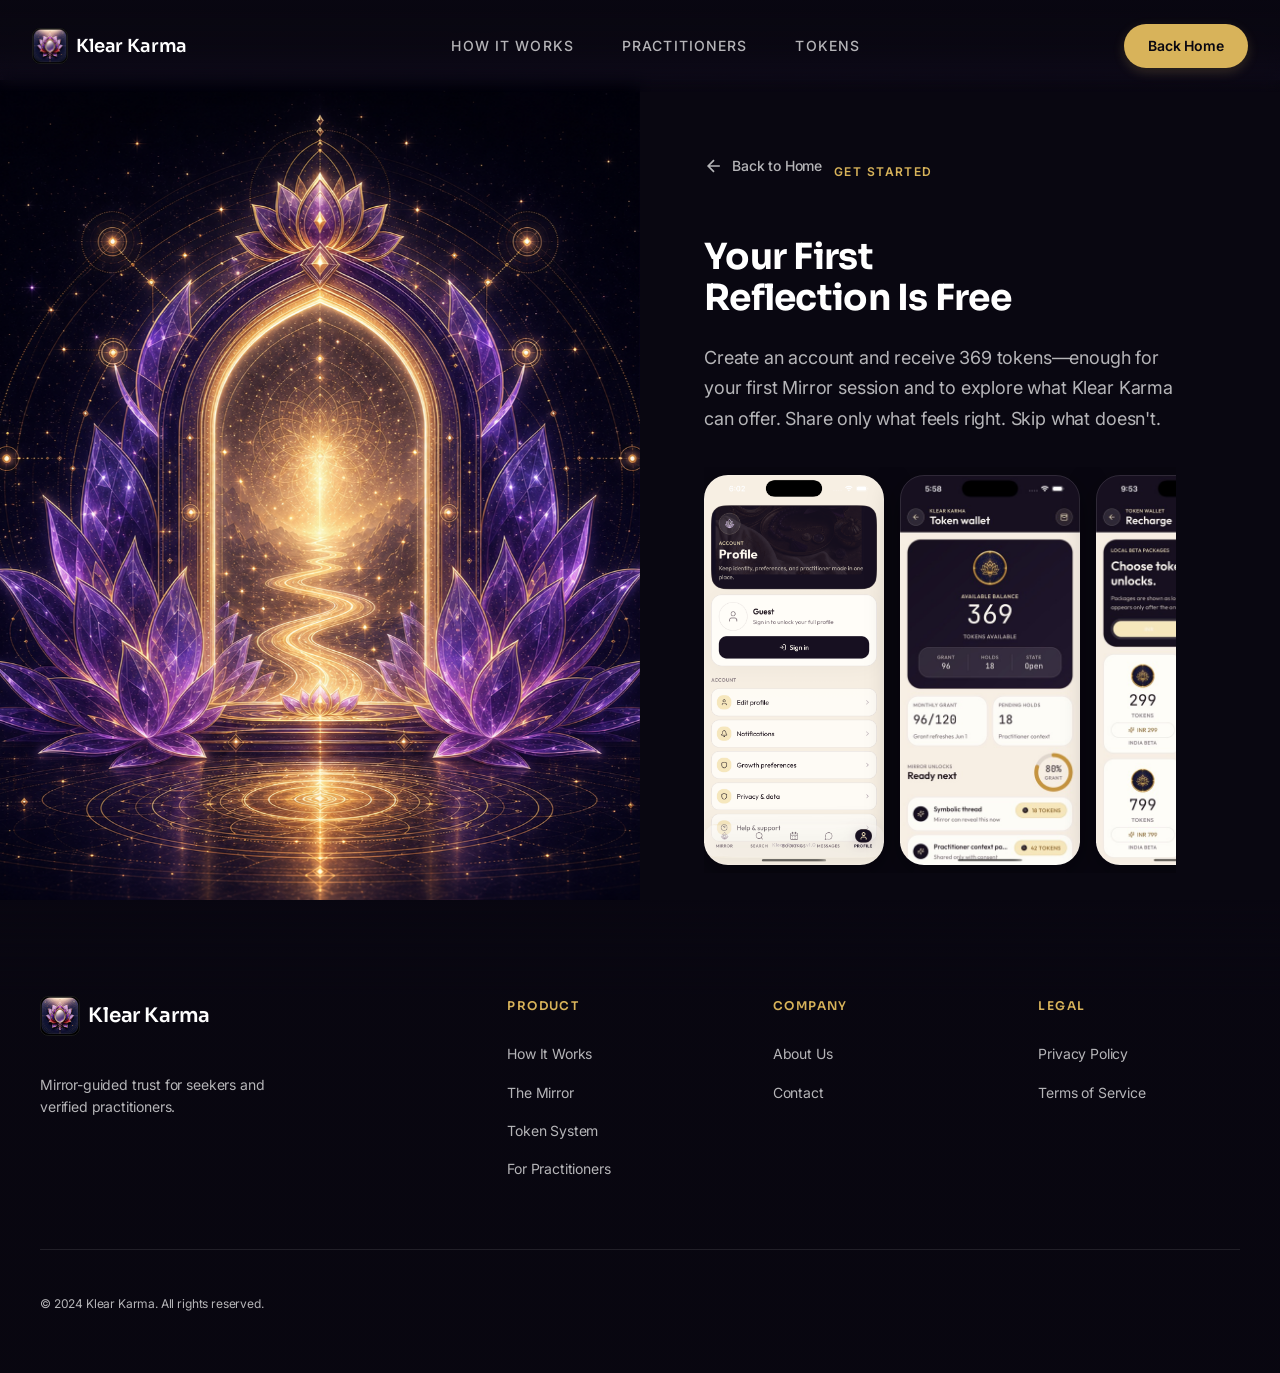
==== site/begin-journey.html @ 31e397c2 "feat: initial v2 landing site - Design-first 12-section premium static site - 6 GPT-Image-2 generate" ====
<!DOCTYPE html>
<html lang="en">
<head>
  <meta charset="UTF-8" />
  <meta name="viewport" content="width=device-width, initial-scale=1">
  <title>Begin Your Journey | Klear Karma</title>
  <meta name="description" content="Create an account and receive 369 tokens—enough for your first Mirror session and to explore what Klear Karma can offer." />
  
  <link rel="preconnect" href="https://fonts.googleapis.com">
  <link rel="preconnect" href="https://fonts.gstatic.com" crossorigin>
  <link href="https://fonts.googleapis.com/css2?family=Inter:wght@400;500;600&family=JetBrains+Mono:wght@500&family=Sora:wght@400;600;700&display=swap" rel="stylesheet">
  
  <link rel="stylesheet" type="text/css" href="css/base.css" />
  <link rel="stylesheet" type="text/css" href="css/detail-animations.css" />
  
  <script>document.documentElement.className="js";</script>
  
  <meta name="theme-color" content="#090711">
</head>
<body class="page detail-page">
  <!-- Navigation -->
  <div class="frame">
    <a href="index.html" class="frame__logo">
      <img src="img/app-icon.png" alt="Klear Karma" />
      <span>Klear Karma</span>
    </a>
    <nav class="frame__nav">
      <a href="how-it-works.html" class="frame__link">How It Works</a>
      <a href="practitioners.html" class="frame__link">Practitioners</a>
      <a href="tokens.html" class="frame__link">Tokens</a>
    </nav>
    <a href="index.html" class="frame__cta">Back Home</a>
  </div>

  <div class="detail-layout">
    <div class="detail-layout__left" style="background-image:url(img/detail/detail-4-begin-journey.png)"></div>
    
    <div class="detail-layout__right">
      <div class="detail-layout__content">
        <a href="index.html" class="detail__back">
          <svg width="24" height="24" viewBox="0 0 24 24" fill="none" stroke="currentColor" stroke-width="2">
            <path d="M19 12H5M12 19l-7-7 7-7"/>
          </svg>
          Back to Home
        </a>
        
        <span class="detail__label">Get Started</span>
        <h2 class="detail__title">Your First Reflection Is Free</h2>
        
        <p class="detail__desc">Create an account and receive 369 tokens—enough for your first Mirror session and to explore what Klear Karma can offer. Share only what feels right. Skip what doesn't.</p>
        
        <div class="detail__screenshots">
          <img src="img/app/01-role-login-current-profile-start-mirror.png" alt="Get Started" class="detail__screenshot">
          <img src="img/app/2026-05-26-wallet-overview.jpg" alt="Wallet Overview" class="detail__screenshot">
          <img src="img/app/wallet-recharge-packages.jpg" alt="Recharge Packages" class="detail__screenshot">
        </div>
        
        <div class="detail__steps">
          <div class="detail__step">
            <div class="detail__step-num">1</div>
            <div>
              <h4>Tell Us Your Name</h4>
              <p>Just how you'd like to be called. Nothing more.</p>
            </div>
          </div>
          <div class="detail__step">
            <div class="detail__step-num">2</div>
            <div>
              <h4>What Brings You Here?</h4>
              <p>A single sentence is enough. Mirror will take it from there.</p>
            </div>
          </div>
          <div class="detail__step">
            <div class="detail__step-num">3</div>
            <div>
              <h4>Receive 369 Tokens</h4>
              <p>Your free grant to explore Mirror and find your path forward.</p>
            </div>
          </div>
          <div class="detail__step">
            <div class="detail__step-num">4</div>
            <div>
              <h4>Begin Your First Session</h4>
              <p>108 tokens open your first reflective conversation with Mirror.</p>
            </div>
          </div>
        </div>
        
        <a href="index.html" class="detail__cta">
          Start Now—It's Free
          <svg viewBox="0 0 24 24" fill="none" stroke="currentColor" stroke-width="2">
            <path d="M5 12h14M12 5l7 7-7 7"/>
          </svg>
        </a>
      </div>
    </div>
  </div>
  
  <footer class="footer">
    <div class="footer__inner">
      <div class="footer__brand">
        <a href="index.html" class="footer__logo">
          <img src="img/app-icon.png" alt="Klear Karma" />
          <span>Klear Karma</span>
        </a>
        <p class="footer__tagline">Mirror-guided trust for seekers and verified practitioners.</p>
      </div>
      <div class="footer__section">
        <h4>Product</h4>
        <div class="footer__links">
          <a href="how-it-works.html" class="footer__link">How It Works</a>
          <a href="index.html" class="footer__link">The Mirror</a>
          <a href="tokens.html" class="footer__link">Token System</a>
          <a href="practitioners.html" class="footer__link">For Practitioners</a>
        </div>
      </div>
      <div class="footer__section">
        <h4>Company</h4>
        <div class="footer__links">
          <a href="#" class="footer__link">About Us</a>
          <a href="#" class="footer__link">Contact</a>
        </div>
      </div>
      <div class="footer__section">
        <h4>Legal</h4>
        <div class="footer__links">
          <a href="#" class="footer__link">Privacy Policy</a>
          <a href="#" class="footer__link">Terms of Service</a>
        </div>
      </div>
    </div>
    <div class="footer__bottom">
      <p class="footer__copyright">&copy; 2024 Klear Karma. All rights reserved.</p>
    </div>
  </footer>
</body>
</html>
---- site/css/base.css ----
/*
 * Klear Karma Landing Page - UX-Refined CSS
 * 40 micro-improvements based on skill-clusters:
 * - make-interfaces-feel-better
 * - motion-foundations
 * - accessibility
 * - refero-design
 * - senior-frontend
 */

*,
*::after,
*::before {
  box-sizing: border-box;
}

:root {
  font-size: 16px;
  
  /* Klear Karma Brand Colors */
  --color-mirror-black: #090711;
  --color-karma-violet: #221245;
  --color-karma-violet-light: #3d2a6b;
  --color-quiet-gold: #D8B35A;
  --color-moon-glass: #D9D2C6;
  --color-signal-lotus: #8B5CF6;
  
  /* Semantic Colors - A11Y: Improved contrast ratios */
  --color-bg: var(--color-mirror-black);
  --color-bg-2: var(--color-karma-violet);
  --color-text: #fff;
  --color-text-muted: rgba(255, 255, 255, 0.7); /* Bumped from 0.6 for 4.5:1 contrast */
  --color-link: var(--color-quiet-gold);
  --color-link-hover: #fff;
  
  /* Typography - Modular Scale (1.25 ratio) */
  --font-display: 'Sora', sans-serif;
  --font-body: 'Inter', sans-serif;
  --font-mono: 'JetBrains Mono', monospace;
  
  --text-xs: 0.75rem;
  --text-sm: 0.875rem;
  --text-base: 1rem;
  --text-lg: 1.125rem;
  --text-xl: 1.25rem;
  --text-2xl: 1.5rem;
  --text-3xl: 1.875rem;
  --text-4xl: 2.25rem;
  --text-5xl: 3rem;
  
  /* Cover Typography */
  --font-cover: var(--font-display);
  --font-weight-cover: 700;
  --font-size-cover: clamp(3rem, 12vw, 10rem);
  --color-cover: #fff;
  
  /* Button */
  --color-bg-button: var(--color-quiet-gold);
  --color-button: var(--color-mirror-black);
  
  /* Spacing - 8px grid baseline */
  --space-xs: 0.25rem;  /* 4px */
  --space-sm: 0.5rem;   /* 8px */
  --space-md: 1rem;     /* 16px */
  --space-lg: 1.5rem;   /* 24px */
  --space-xl: 2rem;     /* 32px */
  --space-2xl: 3rem;    /* 48px */
  --space-3xl: 4rem;    /* 64px */
  --space-4xl: 6rem;    /* 96px */
  
  /* Radius - Concentric rule: outer = inner + padding */
  --radius-sm: 0.5rem;
  --radius-md: 1rem;
  --radius-lg: 1.5rem;
  --radius-xl: 2rem;
  --radius-full: 9999px;
  
  /* Motion tokens (from motion-foundations) */
  --duration-instant: 80ms;
  --duration-fast: 150ms;
  --duration-normal: 300ms;
  --duration-slow: 500ms;
  --ease-smooth: cubic-bezier(0.22, 1, 0.36, 1);
  --ease-sharp: cubic-bezier(0.4, 0, 0.2, 1);
  --ease-bounce: cubic-bezier(0.34, 1.56, 0.64, 1);
  
  /* Scale tokens */
  --scale-press: 0.96;
  --scale-hover: 1.02;
}

/* Noise Texture Pattern - CSS Generated */
body {
  margin: 0;
  color: var(--color-text);
  background-color: var(--color-bg);
  font-family: var(--font-body);
  font-size: var(--text-base);
  line-height: 1.6;
  letter-spacing: -0.01em;
  -webkit-font-smoothing: antialiased;
  -moz-osx-font-smoothing: grayscale;
  overflow-x: hidden;
}

/* Noise overlay */
body::before {
  content: '';
  position: fixed;
  inset: 0;
  background: linear-gradient(180deg, var(--color-bg) 0%, var(--color-bg-2) 50%, var(--color-bg) 100%);
  z-index: -2;
}

body::after {
  content: '';
  position: fixed;
  inset: 0;
  background-image: url("data:image/svg+xml,%3Csvg viewBox='0 0 400 400' xmlns='http://www.w3.org/2000/svg'%3E%3Cfilter id='noiseFilter'%3E%3CfeTurbulence type='fractalNoise' baseFrequency='0.9' numOctaves='4' stitchTiles='stitch'/%3E%3C/filter%3E%3Crect width='100%25' height='100%25' filter='url(%23noiseFilter)'/%3E%3C/svg%3E");
  opacity: 0.03;
  pointer-events: none;
  z-index: -1;
}

/* Page Loader */
.js .loading::before,
.js .loading::after {
  content: '';
  position: fixed;
  z-index: 1000;
}

.js .loading::before {
  top: 0;
  left: 0;
  width: 100%;
  height: 100%;
  background: var(--color-bg);
}

.js .loading::after {
  top: 50%;
  left: 50%;
  width: 60px;
  height: 60px;
  margin: -30px 0 0 -30px;
  border-radius: 50%;
  opacity: 0.4;
  background: var(--color-signal-lotus);
  animation: loaderAnim 0.7s linear infinite alternate forwards;
}

@keyframes loaderAnim {
  to {
    opacity: 1;
    transform: scale3d(0.5, 0.5, 1);
  }
}

/* Links */
a {
  text-decoration: none;
  color: var(--color-link);
  outline: none;
  cursor: pointer;
  transition-property: color, opacity;
  transition-duration: var(--duration-fast);
  transition-timing-function: var(--ease-smooth);
}

a:hover {
  color: var(--color-link-hover);
}

/* Unbutton reset */
.unbutton {
  background: none;
  border: 0;
  padding: 0;
  margin: 0;
  font: inherit;
  cursor: pointer;
  color: inherit;
}

.unbutton:focus {
  outline: none;
}

/* Skip to content - A11Y */
.skip-link {
  position: absolute;
  top: -100%;
  left: 50%;
  transform: translateX(-50%);
  padding: var(--space-sm) var(--space-md);
  background: var(--color-quiet-gold);
  color: var(--color-mirror-black);
  font-weight: 600;
  border-radius: var(--radius-sm);
  z-index: 9999;
  transition-property: top;
  transition-duration: var(--duration-fast);
}

.skip-link:focus {
  top: var(--space-md);
}

/* Main Layout */
main {
  display: grid;
  width: 100%;
  min-height: 100vh;
  grid-template-columns: 1fr;
  grid-template-rows: 1fr auto;
}

/* Scroll Progress Indicator */
.scroll-progress {
  position: fixed;
  top: 0;
  left: 0;
  width: 0%;
  height: 3px;
  background: linear-gradient(90deg, var(--color-signal-lotus), var(--color-quiet-gold));
  z-index: 9999;
  transition-property: width;
  transition-duration: var(--duration-instant);
}

/* Frame / Navigation */
.frame {
  position: fixed;
  z-index: 600;
  top: 0;
  left: 0;
  right: 0;
  padding: var(--space-lg) var(--space-xl);
  display: flex;
  align-items: center;
  justify-content: space-between;
  pointer-events: none;
  background: linear-gradient(180deg, rgba(9, 7, 17, 0.95) 0%, rgba(9, 7, 17, 0.8) 50%, transparent 100%);
  backdrop-filter: blur(8px);
  -webkit-backdrop-filter: blur(8px);
}

.frame > * {
  pointer-events: auto;
}

.frame__logo {
  display: flex;
  align-items: center;
  gap: var(--space-sm);
  color: var(--color-text);
  font-family: var(--font-display);
  font-weight: 600;
  font-size: var(--text-lg);
  min-height: 44px; /* A11Y: Touch target */
}

.frame__logo img {
  width: 36px;
  height: 36px;
  border-radius: var(--radius-sm);
  /* BORDERS: Subtle outline for edge definition */
  outline: 1px solid rgba(255, 255, 255, 0.1);
  outline-offset: -1px;
}

.frame__logo:hover {
  color: var(--color-quiet-gold);
}

.frame__nav {
  display: flex;
  gap: var(--space-xl);
}

.frame__link {
  display: flex;
  align-items: center;
  gap: var(--space-xs);
  font-size: var(--text-sm);
  font-weight: 500;
  color: var(--color-text-muted);
  text-transform: uppercase;
  letter-spacing: 0.08em;
  min-height: 44px; /* A11Y: Touch target */
  padding: var(--space-sm) var(--space-sm);
  transition-property: color;
  transition-duration: var(--duration-fast);
  transition-timing-function: var(--ease-smooth);
  position: relative;
}

.frame__link svg {
  width: 16px;
  height: 16px;
  opacity: 0.6;
  transition-property: opacity, transform;
  transition-duration: var(--duration-fast);
}

.frame__link:hover {
  color: var(--color-text);
}

.frame__link:hover svg {
  opacity: 1;
}

/* NAV: Active state indicator */
.frame__link.is-active {
  color: var(--color-quiet-gold);
}

.frame__link.is-active::after {
  content: '';
  position: absolute;
  bottom: 0;
  left: 50%;
  transform: translateX(-50%);
  width: 4px;
  height: 4px;
  background: var(--color-quiet-gold);
  border-radius: 50%;
}

.frame__cta {
  display: flex;
  align-items: center;
  gap: var(--space-sm);
  padding: var(--space-sm) var(--space-lg);
  min-height: 44px; /* A11Y: Touch target */
  background: var(--color-bg-button);
  color: var(--color-button);
  font-size: var(--text-sm);
  font-weight: 600;
  border-radius: var(--radius-full);
  /* SHADOWS: Layered box-shadow */
  box-shadow: 
    0 1px 2px rgba(0, 0, 0, 0.1),
    0 4px 12px rgba(216, 179, 90, 0.2);
  transition-property: background-color, transform, box-shadow;
  transition-duration: var(--duration-fast);
  transition-timing-function: var(--ease-smooth);
  will-change: transform;
}

.frame__cta svg {
  width: 16px;
  height: 16px;
  /* ICONS: Optical centering offset for arrow */
  margin-left: 2px;
}

.frame__cta:hover {
  background: #fff;
  color: var(--color-button);
  transform: translateY(-2px);
  box-shadow: 
    0 2px 4px rgba(0, 0, 0, 0.1),
    0 8px 24px rgba(216, 179, 90, 0.3);
}

/* MOTION: Tactile press state */
.frame__cta:active {
  transform: scale(var(--scale-press));
}

/* Mobile Menu Toggle */
.frame__menu-toggle {
  display: none;
  width: 44px;
  height: 44px;
  align-items: center;
  justify-content: center;
  color: var(--color-text);
}

.frame__menu-toggle svg {
  width: 24px;
  height: 24px;
}

/* Slides Grid */
.slides {
  grid-area: 1 / 1 / -1 / -1;
  display: grid;
  grid-template-columns: repeat(5, 1fr);
  gap: var(--space-lg);
  padding: var(--space-3xl);
  padding-top: calc(var(--space-3xl) + 60px);
  height: 100vh;
  align-items: center;
  align-content: center;
  pointer-events: none;
}

.slide {
  position: relative;
  overflow: hidden;
  border-radius: var(--radius-xl);
  height: 60vh;
  min-height: 400px;
  max-height: 600px;
  width: 100%;
  display: flex;
  flex-direction: column;
  cursor: pointer;
  pointer-events: auto;
  opacity: 1;
  border: 1px solid rgba(139, 92, 246, 0.1);
  transition-property: transform, box-shadow, border-color;
  transition-duration: var(--duration-normal);
  transition-timing-function: var(--ease-smooth);
  will-change: transform;
}

.slide:hover {
  transform: translateY(-8px);
  box-shadow: 0 20px 60px rgba(139, 92, 246, 0.3);
  border-color: rgba(139, 92, 246, 0.3);
}

/* MOTION: Tactile press state for cards */
.slide:active {
  transform: translateY(-4px) scale(var(--scale-press));
}

.slide--hero {
  grid-column: 3;
}

.slide__img {
  position: absolute;
  inset: 0;
  background-size: cover;
  background-position: 50% 50%;
  z-index: 2;
  transition-property: transform, opacity;
  transition-duration: var(--duration-slow);
  transition-timing-function: var(--ease-smooth);
}

/* Video layer - behind image, revealed on hover */
.slide__video {
  position: absolute;
  inset: 0;
  width: 100%;
  height: 100%;
  object-fit: cover;
  z-index: 1;
  opacity: 0;
  transition-property: opacity;
  transition-duration: var(--duration-normal);
  transition-timing-function: var(--ease-smooth);
}

/* MOTION: On hover - fade out image, reveal video */
.slide:hover .slide__img {
  opacity: 0;
  transform: scale(1.02);
}

.slide:hover .slide__video {
  opacity: 1;
}

.slide__content {
  position: relative;
  z-index: 10;
  margin-top: auto;
  padding: var(--space-lg);
  background: linear-gradient(to top, rgba(9, 7, 17, 0.95) 0%, rgba(9, 7, 17, 0.6) 60%, transparent 100%);
  /* SHADOWS: Inner shadow for depth */
  box-shadow: inset 0 1px 0 rgba(255, 255, 255, 0.05);
}

.slide__label {
  display: block;
  font-size: var(--text-xs);
  font-weight: 600;
  text-transform: uppercase;
  letter-spacing: 0.12em;
  color: var(--color-quiet-gold);
  margin-bottom: var(--space-xs);
}

.slide__title {
  margin: 0;
  font-family: var(--font-display);
  font-size: var(--text-lg);
  font-weight: 600;
  color: var(--color-text);
  line-height: 1.3;
  /* TYPOGRAPHY: Balanced text wrapping */
  text-wrap: balance;
  hyphens: none;
}

/* Clip Element */
.clip {
  grid-area: 1 / 1 / -1 / -1;
  display: grid;
  pointer-events: none;
  opacity: 0;
  clip-path: inset(20% 35% round 2rem);
}

.clip--active {
  opacity: 1;
  pointer-events: auto;
}

.clip__img {
  background-size: cover;
  background-position: 50% 50%;
}

/* Cover / Hero Text */
.cover {
  grid-area: 1 / 1 / -1 / -1;
  display: flex;
  flex-direction: column;
  align-items: center;
  justify-content: center;
  z-index: 100;
  pointer-events: none;
  opacity: 0;
  transition-property: opacity;
  transition-duration: var(--duration-normal);
}

.cover--active {
  opacity: 1;
}

.cover__title {
  margin: 0;
  color: var(--color-cover);
  font-family: var(--font-cover);
  font-weight: var(--font-weight-cover);
  font-size: var(--font-size-cover);
  line-height: 1;
  text-align: center;
  text-shadow: 0 4px 40px rgba(0, 0, 0, 0.5);
  /* TYPOGRAPHY: Optical tightening for large text */
  letter-spacing: -0.03em;
  text-wrap: balance;
  hyphens: none;
}

.cover__tagline {
  margin: var(--space-lg) 0 var(--space-xl);
  font-size: var(--text-xl);
  color: var(--color-text-muted);
  text-align: center;
  /* TYPOGRAPHY: Pretty text wrapping */
  text-wrap: pretty;
}

.cover__button {
  padding: var(--space-md) var(--space-xl);
  min-height: 44px; /* A11Y */
  background: var(--color-bg-button);
  color: var(--color-button);
  font-size: var(--text-base);
  font-weight: 600;
  text-transform: uppercase;
  letter-spacing: 0.08em;
  border-radius: var(--radius-full);
  pointer-events: auto;
  box-shadow: 
    0 1px 2px rgba(0, 0, 0, 0.1),
    0 4px 12px rgba(216, 179, 90, 0.2);
  transition-property: background-color, transform, box-shadow;
  transition-duration: var(--duration-fast);
  transition-timing-function: var(--ease-smooth);
  will-change: transform;
}

.cover__button:hover {
  background: #fff;
  transform: translateY(-2px);
  box-shadow: 
    0 2px 4px rgba(0, 0, 0, 0.1),
    0 8px 24px rgba(216, 179, 90, 0.3);
}

.cover__button:active {
  transform: scale(var(--scale-press));
}

/* Detail Pages */
.detail {
  position: fixed;
  inset: 0;
  z-index: 500;
  display: grid;
  grid-template-columns: 1fr 1fr;
  opacity: 0;
  pointer-events: none;
  overflow: hidden;
  /* MOTION: Exit animation prep */
  transition-property: opacity;
  transition-duration: var(--duration-normal);
  transition-timing-function: var(--ease-smooth);
}

.detail--active {
  opacity: 1;
  pointer-events: auto;
}

.detail__bg {
  background-size: cover;
  background-position: center;
  position: relative;
}

.detail__bg::after {
  content: '';
  position: absolute;
  inset: 0;
  background: linear-gradient(90deg, transparent 0%, var(--color-bg) 100%);
}

.detail__content {
  background: var(--color-bg);
  padding: var(--space-3xl);
  overflow-y: auto;
  display: flex;
  flex-direction: column;
  /* POLISH: Custom scrollbar */
  scrollbar-width: thin;
  scrollbar-color: var(--color-karma-violet-light) transparent;
}

.detail__content::-webkit-scrollbar {
  width: 8px;
}

.detail__content::-webkit-scrollbar-track {
  background: transparent;
}

.detail__content::-webkit-scrollbar-thumb {
  background: var(--color-karma-violet-light);
  border-radius: 4px;
}

.detail__content::-webkit-scrollbar-thumb:hover {
  background: var(--color-signal-lotus);
}

.detail__back {
  display: flex;
  align-items: center;
  gap: var(--space-sm);
  font-size: var(--text-sm);
  font-weight: 500;
  color: var(--color-text-muted);
  margin-bottom: var(--space-2xl);
  min-height: 44px; /* A11Y */
  padding: var(--space-xs) var(--space-sm);
  margin-left: calc(-1 * var(--space-sm));
  border-radius: var(--radius-sm);
  transition-property: color, background-color;
  transition-duration: var(--duration-fast);
}

.detail__back:hover {
  color: var(--color-quiet-gold);
  background: rgba(139, 92, 246, 0.1);
}

.detail__back svg {
  width: 20px;
  height: 20px;
}

.detail__inner {
  flex: 1;
  max-width: 560px;
}

.detail__label {
  display: inline-block;
  font-size: var(--text-xs);
  font-weight: 600;
  text-transform: uppercase;
  letter-spacing: 0.12em;
  color: var(--color-quiet-gold);
  margin-bottom: var(--space-sm);
}

.detail__title {
  margin: 0 0 var(--space-lg);
  font-family: var(--font-display);
  font-size: clamp(var(--text-2xl), 4vw, var(--text-4xl));
  font-weight: 700;
  color: var(--color-text);
  line-height: 1.15;
  /* TYPOGRAPHY: Optical tightening + balanced wrapping */
  letter-spacing: -0.02em;
  text-wrap: balance;
  hyphens: none;
}

.detail__desc {
  font-size: var(--text-lg);
  line-height: 1.7;
  color: var(--color-text-muted);
  margin-bottom: var(--space-lg);
  max-width: 55ch;
  /* TYPOGRAPHY: Pretty wrapping for descriptions */
  text-wrap: pretty;
}

/* App Screenshot Showcase */
.detail__screenshots {
  display: flex;
  gap: var(--space-md);
  margin: var(--space-xl) 0;
  overflow-x: auto;
  padding: var(--space-sm) 0;
  /* Hide scrollbar but allow scroll */
  scrollbar-width: none;
  -ms-overflow-style: none;
}

.detail__screenshots::-webkit-scrollbar {
  display: none;
}

.detail__screenshot {
  flex-shrink: 0;
  width: 180px;
  border-radius: var(--radius-lg);
  /* IMAGES: Aspect ratio for layout stability */
  aspect-ratio: 9 / 19.5;
  object-fit: cover;
  /* BORDERS: Subtle outline for edge definition */
  outline: 1px solid rgba(255, 255, 255, 0.1);
  outline-offset: -1px;
  box-shadow: 0 8px 32px rgba(0, 0, 0, 0.4);
  transition-property: transform, box-shadow;
  transition-duration: var(--duration-fast);
  transition-timing-function: var(--ease-smooth);
}

.detail__screenshot:hover {
  transform: translateY(-4px) scale(var(--scale-hover));
  box-shadow: 0 12px 40px rgba(0, 0, 0, 0.5);
}

/* Features Grid */
.detail__features {
  display: grid;
  gap: var(--space-xl);
  margin-bottom: var(--space-2xl);
}

.detail__feature {
  display: grid;
  grid-template-columns: auto 1fr;
  gap: var(--space-md);
  align-items: start;
}

.detail__feature-icon {
  width: 48px;
  height: 48px;
  display: flex;
  align-items: center;
  justify-content: center;
  background: var(--color-karma-violet);
  border-radius: var(--radius-md);
  color: var(--color-signal-lotus);
}

.detail__feature h4 {
  margin: 0 0 var(--space-xs);
  font-family: var(--font-display);
  font-size: var(--text-base);
  font-weight: 600;
  color: var(--color-text);
  grid-column: 1 / -1;
  text-wrap: balance;
}

.detail__feature p {
  margin: 0;
  font-size: var(--text-sm);
  color: var(--color-text-muted);
  line-height: 1.6;
  grid-column: 1 / -1;
  text-wrap: pretty;
}

/* Steps */
.detail__steps {
  display: flex;
  flex-direction: column;
  gap: var(--space-lg);
  margin-bottom: var(--space-2xl);
}

.detail__step {
  display: flex;
  gap: var(--space-lg);
  align-items: flex-start;
}

.detail__step-num {
  width: 40px;
  height: 40px;
  flex-shrink: 0;
  display: flex;
  align-items: center;
  justify-content: center;
  background: var(--color-karma-violet);
  border: 2px solid var(--color-signal-lotus);
  border-radius: 50%;
  font-family: var(--font-mono);
  font-size: var(--text-base);
  font-weight: 600;
  color: var(--color-signal-lotus);
  /* TYPOGRAPHY: Tabular nums for consistent alignment */
  font-variant-numeric: tabular-nums;
}

.detail__step h4 {
  margin: 0 0 var(--space-xs);
  font-family: var(--font-display);
  font-size: var(--text-base);
  font-weight: 600;
  color: var(--color-text);
  text-wrap: balance;
}

.detail__step p {
  margin: 0;
  font-size: var(--text-sm);
  color: var(--color-text-muted);
  line-height: 1.6;
  text-wrap: pretty;
}

/* CTA Button */
.detail__cta {
  display: inline-flex;
  align-items: center;
  justify-content: center;
  gap: var(--space-sm);
  padding: var(--space-md) var(--space-2xl);
  min-height: 44px; /* A11Y */
  background: var(--color-bg-button);
  color: var(--color-button);
  font-size: var(--text-base);
  font-weight: 600;
  border-radius: var(--radius-full);
  box-shadow: 
    0 1px 2px rgba(0, 0, 0, 0.1),
    0 4px 12px rgba(216, 179, 90, 0.2);
  transition-property: background-color, transform, box-shadow;
  transition-duration: var(--duration-fast);
  transition-timing-function: var(--ease-smooth);
  will-change: transform;
}

.detail__cta svg {
  width: 18px;
  height: 18px;
  /* ICONS: Optical offset for arrow */
  margin-left: 2px;
  transition-property: transform;
  transition-duration: var(--duration-fast);
}

.detail__cta:hover {
  background: #fff;
  color: var(--color-button);
  transform: translateY(-2px);
  box-shadow: 
    0 2px 4px rgba(0, 0, 0, 0.1),
    0 8px 24px rgba(216, 179, 90, 0.3);
}

.detail__cta:hover svg {
  transform: translateX(4px);
}

.detail__cta:active {
  transform: scale(var(--scale-press));
}

/* Token Numbers - Tabular nums */
.token-num {
  font-family: var(--font-mono);
  font-variant-numeric: tabular-nums;
  letter-spacing: 0.02em;
}

/* Bottom Pills */
.pills {
  position: fixed;
  bottom: var(--space-xl);
  left: 50%;
  transform: translateX(-50%);
  display: flex;
  gap: var(--space-md);
  z-index: 50;
  transition-property: opacity, transform;
  transition-duration: var(--duration-normal);
  transition-timing-function: var(--ease-smooth);
}

.pills--hidden {
  opacity: 0;
  pointer-events: none;
  transform: translateX(-50%) translateY(20px);
}

.pill {
  display: flex;
  align-items: center;
  gap: var(--space-sm);
  padding: var(--space-sm) var(--space-lg);
  background: rgba(34, 18, 69, 0.8);
  backdrop-filter: blur(10px);
  -webkit-backdrop-filter: blur(10px);
  border: 1px solid rgba(139, 92, 246, 0.3);
  border-radius: var(--radius-full);
  transition-property: border-color, transform;
  transition-duration: var(--duration-fast);
}

.pill:hover {
  border-color: rgba(139, 92, 246, 0.6);
  transform: translateY(-2px);
}

.pill svg {
  width: 18px;
  height: 18px;
  color: var(--color-signal-lotus);
}

.pill span {
  font-size: var(--text-xs);
  font-weight: 600;
  text-transform: uppercase;
  letter-spacing: 0.08em;
  color: var(--color-text-muted);
  /* TYPOGRAPHY: Tabular nums for token counts */
  font-variant-numeric: tabular-nums;
}

/* Footer */
.footer {
  position: relative;
  z-index: 100;
  padding: var(--space-4xl) var(--space-xl) var(--space-2xl);
  background: linear-gradient(180deg, transparent 0%, rgba(9, 7, 17, 0.95) 20%);
  margin-top: auto;
}

.footer__inner {
  max-width: 1200px;
  margin: 0 auto;
  display: grid;
  grid-template-columns: 2fr 1fr 1fr 1fr;
  gap: var(--space-3xl);
}

.footer__brand {
  display: flex;
  flex-direction: column;
  gap: var(--space-lg);
}

.footer__logo {
  display: flex;
  align-items: center;
  gap: var(--space-sm);
  color: var(--color-text);
  font-family: var(--font-display);
  font-weight: 600;
  font-size: var(--text-xl);
}

.footer__logo img {
  width: 40px;
  height: 40px;
  border-radius: var(--radius-sm);
  outline: 1px solid rgba(255, 255, 255, 0.1);
  outline-offset: -1px;
}

.footer__tagline {
  font-size: var(--text-sm);
  color: var(--color-text-muted);
  line-height: 1.6;
  max-width: 280px;
  text-wrap: pretty;
}

.footer__section h4 {
  margin: 0 0 var(--space-lg);
  font-family: var(--font-display);
  font-size: var(--text-xs);
  font-weight: 600;
  text-transform: uppercase;
  letter-spacing: 0.12em;
  color: var(--color-quiet-gold);
}

.footer__links {
  display: flex;
  flex-direction: column;
  gap: var(--space-sm);
}

.footer__link {
  font-size: var(--text-sm);
  color: var(--color-text-muted);
  padding: var(--space-xs) 0;
  position: relative;
  transition-property: color;
  transition-duration: var(--duration-fast);
}

/* FOOTER: Hover underline animation */
.footer__link::after {
  content: '';
  position: absolute;
  bottom: 0;
  left: 0;
  width: 100%;
  height: 1px;
  background: var(--color-quiet-gold);
  transform: scaleX(0);
  transform-origin: center;
  transition-property: transform;
  transition-duration: var(--duration-fast);
  transition-timing-function: var(--ease-smooth);
}

.footer__link:hover {
  color: var(--color-text);
}

.footer__link:hover::after {
  transform: scaleX(1);
}

.footer__bottom {
  max-width: 1200px;
  margin: var(--space-3xl) auto 0;
  padding-top: var(--space-xl);
  border-top: 1px solid rgba(255, 255, 255, 0.1);
  display: flex;
  justify-content: space-between;
  align-items: center;
}

.footer__copyright {
  font-size: var(--text-xs);
  color: var(--color-text-muted);
}

.footer__social {
  display: flex;
  gap: var(--space-md);
}

.footer__social-link {
  display: flex;
  align-items: center;
  justify-content: center;
  width: 44px; /* A11Y: Touch target */
  height: 44px;
  border-radius: 50%;
  background: rgba(139, 92, 246, 0.1);
  color: var(--color-text-muted);
  transition-property: background-color, color, transform;
  transition-duration: var(--duration-fast);
  transition-timing-function: var(--ease-smooth);
}

.footer__social-link:hover {
  background: var(--color-signal-lotus);
  color: var(--color-text);
  transform: translateY(-2px);
}

.footer__social-link:active {
  transform: scale(var(--scale-press));
}

.footer__social-link svg {
  width: 18px;
  height: 18px;
}

/* A11Y: Focus visible ring */
:focus-visible {
  outline: 2px solid var(--color-signal-lotus);
  outline-offset: 2px;
}

/* Remove outline on mouse click */
:focus:not(:focus-visible) {
  outline: none;
}

/* Smooth scroll */
html {
  scroll-behavior: smooth;
}

/* Selection */
::selection {
  background: var(--color-signal-lotus);
  color: var(--color-text);
}

/* A11Y: Reduced motion */
@media (prefers-reduced-motion: reduce) {
  *,
  *::before,
  *::after {
    animation-duration: 0.01ms !important;
    animation-iteration-count: 1 !important;
    transition-duration: 0.01ms !important;
    scroll-behavior: auto !important;
  }
  
  .slide:hover {
    transform: none;
  }
  
  .slide:hover .slide__img {
    transform: none;
  }
  
  .detail__screenshot:hover {
    transform: none;
  }
  
  .cover__button:hover,
  .frame__cta:hover,
  .detail__cta:hover {
    transform: none;
  }
}

/* Responsive */
@media screen and (max-width: 1200px) {
  .slides {
    grid-template-columns: repeat(3, 1fr);
    padding: var(--space-2xl);
    padding-top: calc(var(--space-2xl) + 60px);
  }
  
  .slide--hero {
    grid-column: 2;
  }
  
  .slide {
    height: 50vh;
    min-height: 300px;
  }
  
  .footer__inner {
    grid-template-columns: 1fr 1fr;
    gap: var(--space-2xl);
  }
  
  .footer__brand {
    grid-column: span 2;
  }
}

@media screen and (max-width: 900px) {
  .frame__nav {
    display: none;
  }
  
  .frame__menu-toggle {
    display: flex;
  }
  
  .detail {
    grid-template-columns: 1fr;
  }
  
  .detail__bg {
    position: absolute;
    inset: 0;
    opacity: 0.3;
  }
  
  .detail__bg::after {
    background: linear-gradient(180deg, transparent 0%, var(--color-bg) 50%);
  }
  
  .detail__content {
    position: relative;
    z-index: 10;
    padding-top: 40vh;
  }
  
  .footer__inner {
    grid-template-columns: 1fr 1fr;
  }
  
  .footer__brand {
    grid-column: span 2;
  }
}

@media screen and (max-width: 768px) {
  .frame {
    padding: var(--space-md) var(--space-lg);
  }
  
  .slides {
    grid-template-columns: repeat(2, 1fr);
    gap: var(--space-md);
    padding: var(--space-xl);
    padding-top: calc(var(--space-xl) + 60px);
  }
  
  .slide--hero {
    grid-column: span 2;
  }
  
  .slide {
    height: 40vh;
    min-height: 250px;
  }
  
  /* DESIGN: Hide floating pills on mobile per user confirmation */
  .pills {
    display: none;
  }
  
  .footer__inner {
    grid-template-columns: 1fr;
    gap: var(--space-xl);
  }
  
  .footer__brand {
    grid-column: 1;
  }
  
  /* FOOTER: Separator between sections on mobile */
  .footer__section {
    padding-top: var(--space-lg);
    border-top: 1px solid rgba(255, 255, 255, 0.05);
  }
  
  .footer__bottom {
    flex-direction: column;
    gap: var(--space-lg);
    text-align: center;
  }
}

@media screen and (max-width: 480px) {
  .slides {
    grid-template-columns: 1fr;
  }
  
  .slide--hero {
    grid-column: 1;
  }
  
  :root {
    --font-size-cover: 2.5rem;
  }
  
  .detail__screenshots {
    flex-direction: row;
    justify-content: flex-start;
  }
  
  .detail__screenshot {
    width: 140px;
  }
  
  .detail__content {
    padding: var(--space-xl);
    padding-top: 35vh;
  }
}

/* Mobile Menu Drawer */
.mobile-menu {
  position: fixed;
  inset: 0;
  z-index: 700;
  opacity: 0;
  pointer-events: none;
  transition-property: opacity;
  transition-duration: var(--duration-normal);
}

.mobile-menu--open {
  opacity: 1;
  pointer-events: auto;
}

.mobile-menu__backdrop {
  position: absolute;
  inset: 0;
  background: rgba(9, 7, 17, 0.8);
  backdrop-filter: blur(4px);
}

.mobile-menu__drawer {
  position: absolute;
  top: 0;
  right: 0;
  width: 280px;
  max-width: 80vw;
  height: 100%;
  background: var(--color-bg);
  padding: var(--space-xl);
  transform: translateX(100%);
  transition-property: transform;
  transition-duration: var(--duration-normal);
  transition-timing-function: var(--ease-smooth);
  display: flex;
  flex-direction: column;
  gap: var(--space-lg);
}

.mobile-menu--open .mobile-menu__drawer {
  transform: translateX(0);
}

.mobile-menu__close {
  align-self: flex-end;
  width: 44px;
  height: 44px;
  display: flex;
  align-items: center;
  justify-content: center;
  color: var(--color-text-muted);
  border-radius: var(--radius-sm);
  transition-property: color, background-color;
  transition-duration: var(--duration-fast);
}

.mobile-menu__close:hover {
  color: var(--color-text);
  background: rgba(139, 92, 246, 0.1);
}

.mobile-menu__close svg {
  width: 24px;
  height: 24px;
}

.mobile-menu__links {
  display: flex;
  flex-direction: column;
  gap: var(--space-sm);
}

.mobile-menu__link {
  display: flex;
  align-items: center;
  gap: var(--space-md);
  padding: var(--space-md);
  color: var(--color-text-muted);
  font-size: var(--text-base);
  font-weight: 500;
  border-radius: var(--radius-md);
  transition-property: color, background-color;
  transition-duration: var(--duration-fast);
}

.mobile-menu__link svg {
  width: 20px;
  height: 20px;
  opacity: 0.6;
}

.mobile-menu__link:hover {
  color: var(--color-text);
  background: rgba(139, 92, 246, 0.1);
}

.mobile-menu__link:hover svg {
  opacity: 1;
}

.mobile-menu__cta {
  margin-top: auto;
  display: flex;
  align-items: center;
  justify-content: center;
  gap: var(--space-sm);
  padding: var(--space-md) var(--space-xl);
  background: var(--color-bg-button);
  color: var(--color-button);
  font-weight: 600;
  border-radius: var(--radius-full);
  transition-property: background-color, transform;
  transition-duration: var(--duration-fast);
}

.mobile-menu__cta:hover {
  background: #fff;
}

.mobile-menu__cta:active {
  transform: scale(var(--scale-press));
}

/* Page Layout (for how-it-works, practitioners, tokens) */
.page {
  min-height: 100vh;
  display: flex;
  flex-direction: column;
}

.page__content {
  flex: 1;
  padding-top: 80px;
}

.page__hero {
  position: relative;
  height: 60vh;
  min-height: 400px;
  display: flex;
  align-items: center;
  justify-content: center;
  overflow: hidden;
}

.page__hero-bg {
  position: absolute;
  inset: 0;
  background-size: cover;
  background-position: center;
  filter: brightness(0.4);
}

.page__hero-inner {
  position: relative;
  z-index: 10;
  text-align: center;
  max-width: 800px;
  padding: var(--space-xl);
}

.page__label {
  display: inline-block;
  font-size: var(--text-xs);
  font-weight: 600;
  text-transform: uppercase;
  letter-spacing: 0.12em;
  color: var(--color-quiet-gold);
  margin-bottom: var(--space-md);
}

.page__title {
  margin: 0 0 var(--space-lg);
  font-family: var(--font-display);
  font-size: clamp(var(--text-3xl), 5vw, var(--text-5xl));
  font-weight: 700;
  color: var(--color-text);
  line-height: 1.1;
  text-wrap: balance;
}

.page__subtitle {
  margin: 0;
  font-size: var(--text-xl);
  color: var(--color-text-muted);
  text-wrap: pretty;
}

/* Page Steps (for how-it-works) */
.page__steps {
  max-width: 1200px;
  margin: 0 auto;
  padding: var(--space-4xl) var(--space-xl);
  display: flex;
  flex-direction: column;
  gap: var(--space-3xl);
}

.page__step {
  display: grid;
  grid-template-columns: auto 1fr 300px;
  gap: var(--space-xl);
  align-items: center;
  padding: var(--space-xl);
  background: rgba(34, 18, 69, 0.4);
  border-radius: var(--radius-xl);
  border: 1px solid rgba(139, 92, 246, 0.2);
}

.page__step-num {
  width: 64px;
  height: 64px;
  display: flex;
  align-items: center;
  justify-content: center;
  background: var(--color-karma-violet);
  border: 2px solid var(--color-signal-lotus);
  border-radius: 50%;
  font-family: var(--font-mono);
  font-size: var(--text-xl);
  font-weight: 600;
  color: var(--color-signal-lotus);
  font-variant-numeric: tabular-nums;
}

.page__step-content h3 {
  margin: 0 0 var(--space-sm);
  font-family: var(--font-display);
  font-size: var(--text-xl);
  font-weight: 600;
  color: var(--color-text);
}

.page__step-content p {
  margin: 0;
  font-size: var(--text-base);
  color: var(--color-text-muted);
  line-height: 1.6;
  text-wrap: pretty;
}

.page__step-img {
  height: 200px;
  border-radius: var(--radius-lg);
  background-size: cover;
  background-position: center;
}

/* Page Features Grid */
.page__features {
  max-width: 1200px;
  margin: 0 auto;
  padding: var(--space-4xl) var(--space-xl);
  display: grid;
  grid-template-columns: repeat(2, 1fr);
  gap: var(--space-xl);
}

.page__feature {
  padding: var(--space-xl);
  background: rgba(34, 18, 69, 0.4);
  border-radius: var(--radius-xl);
  border: 1px solid rgba(139, 92, 246, 0.2);
}

.page__feature h3 {
  margin: 0 0 var(--space-md);
  font-family: var(--font-display);
  font-size: var(--text-lg);
  font-weight: 600;
  color: var(--color-text);
}

.page__feature p {
  margin: 0;
  font-size: var(--text-base);
  color: var(--color-text-muted);
  line-height: 1.6;
  text-wrap: pretty;
}

.token-icon {
  width: 60px;
  height: 60px;
  display: flex;
  align-items: center;
  justify-content: center;
  background: var(--color-karma-violet);
  border: 2px solid var(--color-quiet-gold);
  border-radius: 50%;
  font-family: var(--font-mono);
  font-size: var(--text-sm);
  font-weight: 600;
  color: var(--color-quiet-gold);
  margin-bottom: var(--space-md);
}

/* Page CTA */
.page__cta {
  text-align: center;
  padding: var(--space-3xl) var(--space-xl);
}

/* Responsive */
@media screen and (max-width: 900px) {
  .page__step {
    grid-template-columns: auto 1fr;
  }
  
  .page__step-img {
    display: none;
  }
  
  .page__features {
    grid-template-columns: 1fr;
  }
}

@media screen and (max-width: 768px) {
  .page__hero {
    height: 50vh;
    min-height: 300px;
  }
  
  .page__step {
    grid-template-columns: 1fr;
    text-align: center;
  }
  
  .page__step-num {
    margin: 0 auto;
  }
}

/* Detail Layout (for standalone detail pages) */
.detail-layout {
  display: grid;
  grid-template-columns: 1fr 1fr;
  min-height: 100vh;
  padding-top: 80px;
}

.detail-layout__left {
  position: sticky;
  top: 80px;
  height: calc(100vh - 80px);
  background-size: cover;
  background-position: center;
  background-repeat: no-repeat;
}

.detail-layout__right {
  background: var(--color-bg);
  overflow-y: auto;
  height: calc(100vh - 80px);
  scrollbar-width: thin;
  scrollbar-color: var(--color-karma-violet-light) transparent;
}

.detail-layout__right::-webkit-scrollbar {
  width: 8px;
}

.detail-layout__right::-webkit-scrollbar-track {
  background: transparent;
}

.detail-layout__right::-webkit-scrollbar-thumb {
  background: var(--color-karma-violet-light);
  border-radius: 4px;
}

.detail-layout__right::-webkit-scrollbar-thumb:hover {
  background: var(--color-signal-lotus);
}

.detail-layout__content {
  padding: var(--space-3xl);
  max-width: 600px;
}

.detail-page .footer {
  margin-top: 0;
}

/* Detail back button */
.detail__back {
  display: inline-flex;
  align-items: center;
  gap: var(--space-sm);
  font-size: var(--text-sm);
  font-weight: 500;
  color: var(--color-text-muted);
  margin-bottom: var(--space-2xl);
  min-height: 44px;
  padding: var(--space-xs) var(--space-sm);
  border-radius: var(--radius-sm);
  transition-property: color, background-color;
  transition-duration: var(--duration-fast);
  text-decoration: none;
}

.detail__back:hover {
  color: var(--color-quiet-gold);
  background: rgba(139, 92, 246, 0.1);
}

.detail__back svg {
  width: 20px;
  height: 20px;
}

/* Slide as link */
.slide {
  text-decoration: none;
}

/* ============================================================
   LANDING PAGE SECTIONS
   ============================================================ */

/* Shared Section Styles */
.section__label {
  display: inline-block;
  font-family: var(--font-mono);
  font-size: var(--text-xs);
  font-weight: 500;
  letter-spacing: 0.15em;
  text-transform: uppercase;
  color: var(--color-quiet-gold);
  margin-bottom: var(--space-lg);
}

.section__label--accent {
  color: var(--color-signal-lotus);
}

.section__title {
  font-family: var(--font-display);
  font-size: clamp(var(--text-3xl), 5vw, var(--text-5xl));
  font-weight: 700;
  line-height: 1.1;
  letter-spacing: -0.02em;
  margin: 0 0 var(--space-lg);
}

.section__text {
  font-size: var(--text-lg);
  color: var(--color-text-muted);
  line-height: 1.7;
  max-width: 540px;
  margin: 0;
}

/* Hero Section */
.hero {
  position: relative;
  min-height: 100vh;
  display: flex;
  align-items: center;
  justify-content: center;
  overflow: hidden;
}

.hero__bg {
  position: absolute;
  inset: 0;
  background-size: cover;
  background-position: center;
  transform: scale(1.1);
  animation: heroZoom 20s ease-in-out infinite alternate;
}

@keyframes heroZoom {
  from { transform: scale(1.1); }
  to { transform: scale(1.2); }
}

.hero__overlay {
  position: absolute;
  inset: 0;
  background: linear-gradient(
    180deg,
    rgba(9, 7, 17, 0.4) 0%,
    rgba(9, 7, 17, 0.7) 50%,
    rgba(9, 7, 17, 0.95) 100%
  );
}

.hero__content {
  position: relative;
  z-index: 2;
  text-align: center;
  max-width: 900px;
  padding: var(--space-xl);
  margin-top: -60px;
}

.hero__qualifier {
  display: inline-block;
  font-family: var(--font-mono);
  font-size: var(--text-xs);
  font-weight: 500;
  letter-spacing: 0.2em;
  text-transform: uppercase;
  color: var(--color-quiet-gold);
  margin-bottom: var(--space-xl);
  opacity: 0;
  transform: translateY(30px);
}

.hero__title {
  font-family: var(--font-display);
  font-size: clamp(var(--text-4xl), 8vw, var(--text-5xl));
  font-weight: 700;
  line-height: 1.05;
  letter-spacing: -0.03em;
  margin: 0 0 var(--space-xl);
}

.hero__title-line {
  display: block;
}

.hero__subhead {
  font-size: clamp(var(--text-base), 2vw, var(--text-xl));
  color: var(--color-text-muted);
  line-height: 1.6;
  max-width: 600px;
  margin: 0 auto var(--space-2xl);
  opacity: 0;
  transform: translateY(30px);
}

.hero__ctas {
  display: flex;
  gap: var(--space-md);
  justify-content: center;
  flex-wrap: wrap;
  opacity: 0;
  transform: translateY(30px);
}

.hero__cta {
  display: inline-flex;
  align-items: center;
  gap: var(--space-sm);
  padding: var(--space-md) var(--space-xl);
  border-radius: var(--radius-full);
  font-family: var(--font-display);
  font-size: var(--text-base);
  font-weight: 600;
  text-decoration: none;
  transition: all var(--duration-normal) var(--ease-smooth);
  min-height: 48px;
}

.hero__cta--primary {
  background: var(--color-quiet-gold);
  color: var(--color-mirror-black);
}

.hero__cta--primary:hover {
  background: #fff;
  transform: translateY(-2px);
  box-shadow: 0 8px 32px rgba(216, 179, 90, 0.3);
}

.hero__cta--secondary {
  background: rgba(255, 255, 255, 0.08);
  color: var(--color-text);
  border: 1px solid rgba(255, 255, 255, 0.15);
}

.hero__cta--secondary:hover {
  background: rgba(255, 255, 255, 0.15);
  border-color: rgba(255, 255, 255, 0.3);
  transform: translateY(-2px);
}

.hero__cta svg {
  width: 18px;
  height: 18px;
}

.hero__scroll-indicator {
  position: absolute;
  bottom: var(--space-2xl);
  left: 50%;
  transform: translateX(-50%);
  display: flex;
  flex-direction: column;
  align-items: center;
  gap: var(--space-sm);
  color: var(--color-text-muted);
  font-family: var(--font-mono);
  font-size: var(--text-xs);
  letter-spacing: 0.1em;
  text-transform: uppercase;
  z-index: 2;
}

.hero__scroll-line {
  width: 1px;
  height: 40px;
  background: linear-gradient(180deg, var(--color-quiet-gold), transparent);
  animation: scrollPulse 2s ease-in-out infinite;
}

@keyframes scrollPulse {
  0%, 100% { opacity: 0.3; transform: scaleY(0.5); }
  50% { opacity: 1; transform: scaleY(1); }
}

/* Problem Section */
.problem {
  padding: var(--space-4xl) var(--space-xl);
  background: linear-gradient(180deg, var(--color-bg) 0%, rgba(34, 18, 69, 0.3) 100%);
}

.problem__container {
  max-width: 1200px;
  margin: 0 auto;
  display: grid;
  grid-template-columns: 1fr 1fr;
  gap: var(--space-4xl);
  align-items: center;
}

.problem__content {
  max-width: 480px;
}

.problem__list {
  list-style: none;
  padding: 0;
  margin: var(--space-xl) 0 0;
  display: flex;
  flex-direction: column;
  gap: var(--space-md);
}

.problem__list li {
  display: flex;
  align-items: center;
  gap: var(--space-md);
  color: var(--color-text-muted);
  font-size: var(--text-base);
}

.problem__list svg {
  width: 20px;
  height: 20px;
  color: var(--color-signal-lotus);
  flex-shrink: 0;
}

.problem__visual {
  position: relative;
  display: grid;
  grid-template-columns: 1fr 1fr;
  gap: var(--space-md);
  padding: var(--space-xl);
}

.problem__card {
  background: rgba(255, 255, 255, 0.03);
  border: 1px solid rgba(255, 255, 255, 0.08);
  border-radius: var(--radius-lg);
  padding: var(--space-lg);
  display: flex;
  flex-direction: column;
  gap: var(--space-xs);
  backdrop-filter: blur(10px);
}

.problem__card--muted {
  opacity: 0.4;
  border-style: dashed;
}

.problem__card-label {
  font-family: var(--font-mono);
  font-size: var(--text-xs);
  color: var(--color-text-muted);
  text-transform: uppercase;
  letter-spacing: 0.1em;
}

.problem__card-value {
  font-family: var(--font-display);
  font-size: var(--text-xl);
  font-weight: 600;
  color: var(--color-text);
}

/* How It Works Section */
.how-it-works {
  position: relative;
}

.how-it-works__banner {
  position: relative;
  min-height: 400px;
  display: flex;
  align-items: center;
  justify-content: center;
  background-size: cover;
  background-position: center;
  overflow: hidden;
}

.how-it-works__banner-overlay {
  position: absolute;
  inset: 0;
  background: linear-gradient(
    180deg,
    rgba(9, 7, 17, 0.5) 0%,
    rgba(9, 7, 17, 0.85) 100%
  );
}

.how-it-works__banner-content {
  position: relative;
  z-index: 2;
  text-align: center;
  padding: var(--space-4xl) var(--space-xl);
}

.how-it-works__steps {
  display: grid;
  grid-template-columns: 1fr auto 1fr auto 1fr;
  gap: var(--space-xl);
  max-width: 1200px;
  margin: 0 auto;
  padding: var(--space-4xl) var(--space-xl);
  align-items: start;
}

.step {
  text-align: center;
  padding: var(--space-2xl) var(--space-xl);
}

.step__icon {
  width: 64px;
  height: 64px;
  margin: 0 auto var(--space-lg);
  color: var(--color-quiet-gold);
}

.step__icon svg {
  width: 100%;
  height: 100%;
}

.step__number {
  display: block;
  font-family: var(--font-mono);
  font-size: var(--text-sm);
  font-weight: 500;
  color: var(--color-quiet-gold);
  letter-spacing: 0.1em;
  margin-bottom: var(--space-sm);
}

.step__title {
  font-family: var(--font-display);
  font-size: var(--text-2xl);
  font-weight: 600;
  margin: 0 0 var(--space-md);
}

.step__desc {
  font-size: var(--text-base);
  color: var(--color-text-muted);
  line-height: 1.6;
  margin: 0;
}

.step__connector {
  width: 60px;
  height: 2px;
  background: linear-gradient(90deg, var(--color-quiet-gold), var(--color-signal-lotus));
  margin-top: calc(var(--space-2xl) + 32px);
  position: relative;
  opacity: 0.5;
}

.step__connector::after {
  content: '';
  position: absolute;
  right: -4px;
  top: -3px;
  width: 8px;
  height: 8px;
  border-top: 2px solid var(--color-signal-lotus);
  border-right: 2px solid var(--color-signal-lotus);
  transform: rotate(45deg);
}

/* Features Section */
.features {
  padding: var(--space-4xl) var(--space-xl);
  background: linear-gradient(180deg, rgba(34, 18, 69, 0.2) 0%, var(--color-bg) 100%);
}

.features__header {
  text-align: center;
  max-width: 600px;
  margin: 0 auto var(--space-4xl);
}

.features__grid {
  display: grid;
  grid-template-columns: repeat(3, 1fr);
  gap: var(--space-xl);
  max-width: 1200px;
  margin: 0 auto;
}

.feature {
  background: rgba(255, 255, 255, 0.02);
  border: 1px solid rgba(255, 255, 255, 0.06);
  border-radius: var(--radius-lg);
  padding: var(--space-2xl);
  transition: all var(--duration-normal) var(--ease-smooth);
}

.feature:hover {
  background: rgba(255, 255, 255, 0.04);
  border-color: rgba(216, 179, 90, 0.2);
  transform: translateY(-4px);
}

.feature__icon {
  width: 48px;
  height: 48px;
  color: var(--color-quiet-gold);
  margin-bottom: var(--space-lg);
}

.feature__icon svg {
  width: 100%;
  height: 100%;
}

.feature__title {
  font-family: var(--font-display);
  font-size: var(--text-xl);
  font-weight: 600;
  margin: 0 0 var(--space-sm);
}

.feature__desc {
  font-size: var(--text-base);
  color: var(--color-text-muted);
  line-height: 1.6;
  margin: 0;
}

/* Journey Section */
.journey {
  padding: var(--space-4xl) 0;
}

.journey__header {
  text-align: center;
  max-width: 600px;
  margin: 0 auto var(--space-3xl);
  padding: 0 var(--space-xl);
}

/* Trust Section */
.trust {
  padding: var(--space-4xl) var(--space-xl);
  background: linear-gradient(180deg, var(--color-bg) 0%, rgba(34, 18, 69, 0.4) 100%);
}

.trust__container {
  max-width: 1200px;
  margin: 0 auto;
}

.trust__header {
  text-align: center;
  max-width: 600px;
  margin: 0 auto var(--space-4xl);
}

.trust__stats {
  display: grid;
  grid-template-columns: repeat(3, 1fr);
  gap: var(--space-xl);
  margin-bottom: var(--space-4xl);
}

.stat {
  text-align: center;
  padding: var(--space-2xl);
  background: rgba(255, 255, 255, 0.02);
  border: 1px solid rgba(255, 255, 255, 0.06);
  border-radius: var(--radius-lg);
}

.stat__number {
  font-family: var(--font-display);
  font-size: clamp(var(--text-4xl), 5vw, var(--text-5xl));
  font-weight: 700;
  color: var(--color-quiet-gold);
  line-height: 1;
}

.stat__suffix {
  font-family: var(--font-display);
  font-size: var(--text-3xl);
  font-weight: 700;
  color: var(--color-quiet-gold);
}

.stat__label {
  display: block;
  font-size: var(--text-sm);
  color: var(--color-text-muted);
  margin-top: var(--space-sm);
}

.trust__anchors {
  display: flex;
  justify-content: center;
  gap: var(--space-2xl);
  flex-wrap: wrap;
}

.trust__anchor {
  display: flex;
  align-items: center;
  gap: var(--space-md);
  padding: var(--space-md) var(--space-xl);
  background: rgba(255, 255, 255, 0.03);
  border: 1px solid rgba(255, 255, 255, 0.08);
  border-radius: var(--radius-full);
  font-size: var(--text-sm);
  font-weight: 500;
}

.trust__anchor svg {
  width: 24px;
  height: 24px;
  color: var(--color-quiet-gold);
}

/* CTA Section */
.cta {
  position: relative;
  min-height: 500px;
  display: flex;
  align-items: center;
  justify-content: center;
  overflow: hidden;
}

.cta__bg {
  position: absolute;
  inset: 0;
  background-size: cover;
  background-position: center;
  transform: scale(1.1);
}

.cta__overlay {
  position: absolute;
  inset: 0;
  background: linear-gradient(
    180deg,
    rgba(9, 7, 17, 0.7) 0%,
    rgba(9, 7, 17, 0.9) 100%
  );
}

.cta__content {
  position: relative;
  z-index: 2;
  text-align: center;
  max-width: 600px;
  padding: var(--space-4xl) var(--space-xl);
}

.cta__title {
  font-family: var(--font-display);
  font-size: clamp(var(--text-3xl), 5vw, var(--text-5xl));
  font-weight: 700;
  line-height: 1.1;
  margin: 0 0 var(--space-lg);
}

.cta__text {
  font-size: var(--text-lg);
  color: var(--color-text-muted);
  line-height: 1.6;
  margin: 0 0 var(--space-2xl);
}

.cta__button {
  display: inline-flex;
  align-items: center;
  gap: var(--space-sm);
  padding: var(--space-md) var(--space-2xl);
  background: var(--color-quiet-gold);
  color: var(--color-mirror-black);
  border-radius: var(--radius-full);
  font-family: var(--font-display);
  font-size: var(--text-lg);
  font-weight: 600;
  text-decoration: none;
  transition: all var(--duration-normal) var(--ease-smooth);
  margin-bottom: var(--space-xl);
}

.cta__button:hover {
  background: #fff;
  transform: translateY(-2px);
  box-shadow: 0 8px 32px rgba(216, 179, 90, 0.3);
}

.cta__button svg {
  width: 20px;
  height: 20px;
}

.cta__meta {
  display: flex;
  align-items: center;
  justify-content: center;
  gap: var(--space-md);
  color: var(--color-text-muted);
  font-size: var(--text-sm);
}

.cta__price {
  color: var(--color-quiet-gold);
  font-weight: 600;
}

.cta__separator {
  opacity: 0.4;
}

/* Animation Utilities - Elements start visible, GSAP animates them */
[data-animate] {
  opacity: 1;
}

/* Hero text readability enhancement */
.hero__title {
  text-shadow: 0 2px 40px rgba(0, 0, 0, 0.5);
}

.hero__subhead {
  text-shadow: 0 2px 20px rgba(0, 0, 0, 0.5);
}

/* Responsive */
@media screen and (max-width: 1024px) {
  .features__grid {
    grid-template-columns: repeat(2, 1fr);
  }
  
  .how-it-works__steps {
    grid-template-columns: 1fr;
    gap: var(--space-2xl);
  }
  
  .step__connector {
    display: none;
  }
}

@media screen and (max-width: 900px) {
  .problem__container {
    grid-template-columns: 1fr;
    gap: var(--space-3xl);
  }
  
  .problem__visual {
    order: -1;
  }
  
  .trust__stats {
    grid-template-columns: 1fr;
  }
  
  .detail-layout {
    grid-template-columns: 1fr;
  }
  
  .detail-layout__left {
    position: relative;
    top: 0;
    height: 40vh;
    min-height: 300px;
  }
  
  .detail-layout__right {
    height: auto;
    overflow-y: visible;
  }
}

@media screen and (max-width: 640px) {
  .hero__ctas {
    flex-direction: column;
    align-items: center;
  }
  
  .hero__cta {
    width: 100%;
    max-width: 280px;
    justify-content: center;
  }
  
  .features__grid {
    grid-template-columns: 1fr;
  }
  
  .problem__visual {
    grid-template-columns: 1fr;
  }
  
  .trust__anchors {
    flex-direction: column;
    align-items: center;
  }
  
  .cta__meta {
    flex-direction: column;
    gap: var(--space-sm);
  }
}

/* ============================================================
   NEW 12-SECTION LANDING STYLES (design-first, awwwards/GSAP/typography)
   Following web-typography, ui-typography, modern-web-design, gsap-awwwards patterns
   ============================================================ */

/* Hero Video (0.mp4 with poster fallback) */
.hero__video {
  position: absolute;
  inset: 0;
  width: 100%;
  height: 100%;
  object-fit: cover;
  z-index: 0;
}

/* New Section Base (matches existing .section__label / .section__title rhythm) */
.section-trust,
.section-token,
.section-proof,
.section-risk,
.section-final {
  position: relative;
  min-height: 70vh;
  display: flex;
  align-items: center;
  justify-content: center;
  overflow: hidden;
  padding: var(--space-4xl) var(--space-xl);
}

.section-trust__bg,
.section-token__bg,
.section-proof__bg,
.section-final__bg {
  position: absolute;
  inset: 0;
  background-size: cover;
  background-position: center;
  z-index: 0;
  transform: scale(1.05);
}

.section-trust__overlay,
.section-token__overlay,
.section-proof__overlay,
.section-final__overlay {
  position: absolute;
  inset: 0;
  background: linear-gradient(180deg, rgba(9,7,17,0.65) 0%, rgba(9,7,17,0.85) 60%, rgba(9,7,17,0.95) 100%);
  z-index: 1;
}

.section-trust__content,
.section-token__content,
.section-proof__content,
.section-final__content {
  position: relative;
  z-index: 2;
  text-align: center;
  max-width: 720px;
}

.section-risk {
  background: linear-gradient(180deg, var(--color-bg) 0%, rgba(34,18,69,0.3) 100%);
}

.section-risk__inner {
  max-width: 720px;
  margin: 0 auto;
  text-align: center;
}

.risk__list {
  list-style: none;
  padding: 0;
  margin: var(--space-2xl) 0;
  display: grid;
  gap: var(--space-md);
  text-align: left;
}

.risk__list li {
  font-size: var(--text-lg);
  color: var(--color-text-muted);
  padding-left: 1.5em;
  position: relative;
}

.risk__list li::before {
  content: "—";
  position: absolute;
  left: 0;
  color: var(--color-quiet-gold);
}

/* Section CTAs (consistent with hero__cta but slightly larger for emphasis) */
.section__cta {
  display: inline-flex;
  align-items: center;
  gap: var(--space-sm);
  padding: var(--space-md) var(--space-2xl);
  background: var(--color-quiet-gold);
  color: var(--color-mirror-black);
  border-radius: var(--radius-full);
  font-family: var(--font-display);
  font-size: var(--text-lg);
  font-weight: 600;
  text-decoration: none;
  transition: all var(--duration-normal) var(--ease-smooth);
  margin-top: var(--space-lg);
}

.section__cta:hover {
  background: #fff;
  transform: translateY(-2px);
  box-shadow: 0 8px 32px rgba(216,179,90,0.3);
}

.section__cta--primary {
  font-size: var(--text-xl);
  padding: var(--space-lg) var(--space-3xl);
}

/* Email Capture (soft backup CTA) - follows ui-typography rules */
.email-capture {
  display: flex;
  gap: var(--space-sm);
  justify-content: center;
  margin-top: var(--space-xl);
  flex-wrap: wrap;
}

.email-capture input {
  font-family: var(--font-body);
  font-size: var(--text-base);
  padding: var(--space-md) var(--space-lg);
  border-radius: var(--radius-full);
  border: 1px solid rgba(255,255,255,0.2);
  background: rgba(9,7,17,0.6);
  color: var(--color-text);
  min-width: 260px;
  outline: none;
}

.email-capture input:focus {
  border-color: var(--color-quiet-gold);
}

.email-capture button {
  font-family: var(--font-display);
  font-size: var(--text-base);
  font-weight: 600;
  padding: var(--space-md) var(--space-xl);
  background: var(--color-quiet-gold);
  color: var(--color-mirror-black);
  border: 0;
  border-radius: var(--radius-full);
  cursor: pointer;
  transition: all var(--duration-fast) var(--ease-smooth);
}

.email-capture button:hover {
  background: #fff;
}

.section__meta {
  font-size: var(--text-xs);
  color: var(--color-text-muted);
  margin-top: var(--space-sm);
  opacity: 0.7;
}

/* Trust anchors inside new sections (reuse + refine existing pattern) */
.section-trust .trust__anchors {
  justify-content: center;
  margin-top: var(--space-xl);
  flex-wrap: wrap;
}

/* Responsive for new sections */
@media screen and (max-width: 768px) {
  .section-trust,
  .section-token,
  .section-proof,
  .section-final {
    min-height: 60vh;
    padding: var(--space-3xl) var(--space-lg);
  }
  
  .email-capture {
    flex-direction: column;
    align-items: center;
  }
  
  .email-capture input {
    min-width: 100%;
    max-width: 320px;
  }
}
---- site/css/detail-animations.css ----
/*
 * Klear Karma Detail Page Image Animations
 * Simple CSS animations for conceptual detail images
 * Can be enhanced with GSAP for more complex sequences
 */

/* Base animation keyframes */
@keyframes pulse-glow {
  0%, 100% { opacity: 0.8; transform: scale(1); }
  50% { opacity: 1; transform: scale(1.02); }
}

@keyframes float-particles {
  0% { transform: translateY(0) translateX(0); opacity: 0.6; }
  50% { transform: translateY(-20px) translateX(10px); opacity: 1; }
  100% { transform: translateY(-40px) translateX(0); opacity: 0.6; }
}

@keyframes rotate-slow {
  from { transform: rotate(0deg); }
  to { transform: rotate(360deg); }
}

@keyframes shimmer {
  0% { background-position: -200% center; }
  100% { background-position: 200% center; }
}

@keyframes ripple {
  0% { transform: scale(1); opacity: 0.8; }
  100% { transform: scale(1.5); opacity: 0; }
}

@keyframes breathe {
  0%, 100% { transform: scale(1); opacity: 0.9; }
  50% { transform: scale(1.05); opacity: 1; }
}

/* Detail background base */
.detail__bg {
  position: relative;
  overflow: hidden;
}

/* Animated overlay for detail backgrounds */
.detail__bg::after {
  content: '';
  position: absolute;
  inset: 0;
  background: radial-gradient(circle at 50% 50%, 
    rgba(139, 92, 246, 0.1) 0%, 
    transparent 70%);
  animation: pulse-glow 4s ease-in-out infinite;
  pointer-events: none;
}

/* Image-specific animations applied via data attribute or class */

/* Detail 0: Feel Seen First - Mirror ripple effect */
.detail#detail-0 .detail__bg {
  animation: breathe 6s ease-in-out infinite;
}

/* Detail 1: Resonance Map - Slow rotation */
.detail#detail-1 .detail__bg {
  animation: breathe 8s ease-in-out infinite;
}

/* Detail 2: The Mirror - Central pulse */
.detail#detail-2 .detail__bg {
  animation: pulse-glow 5s ease-in-out infinite;
}

/* Detail 3: Practitioners - Connection pulse */
.detail#detail-3 .detail__bg {
  animation: breathe 7s ease-in-out infinite;
}

/* Detail 4: Begin Journey - Portal glow */
.detail#detail-4 .detail__bg {
  animation: pulse-glow 6s ease-in-out infinite;
}

/* Optional: Add floating particles via pseudo elements */
.detail__bg::before {
  content: '';
  position: absolute;
  width: 4px;
  height: 4px;
  background: var(--color-quiet-gold);
  border-radius: 50%;
  top: 20%;
  left: 30%;
  animation: float-particles 8s ease-in-out infinite;
  box-shadow: 
    20px 40px 0 var(--color-signal-lotus),
    -30px 60px 0 var(--color-quiet-gold),
    50px -20px 0 var(--color-signal-lotus),
    -40px 30px 0 var(--color-quiet-gold);
  opacity: 0.6;
}

/* Reduced motion support */
@media (prefers-reduced-motion: reduce) {
  .detail__bg,
  .detail__bg::after,
  .detail__bg::before {
    animation: none !important;
  }
}
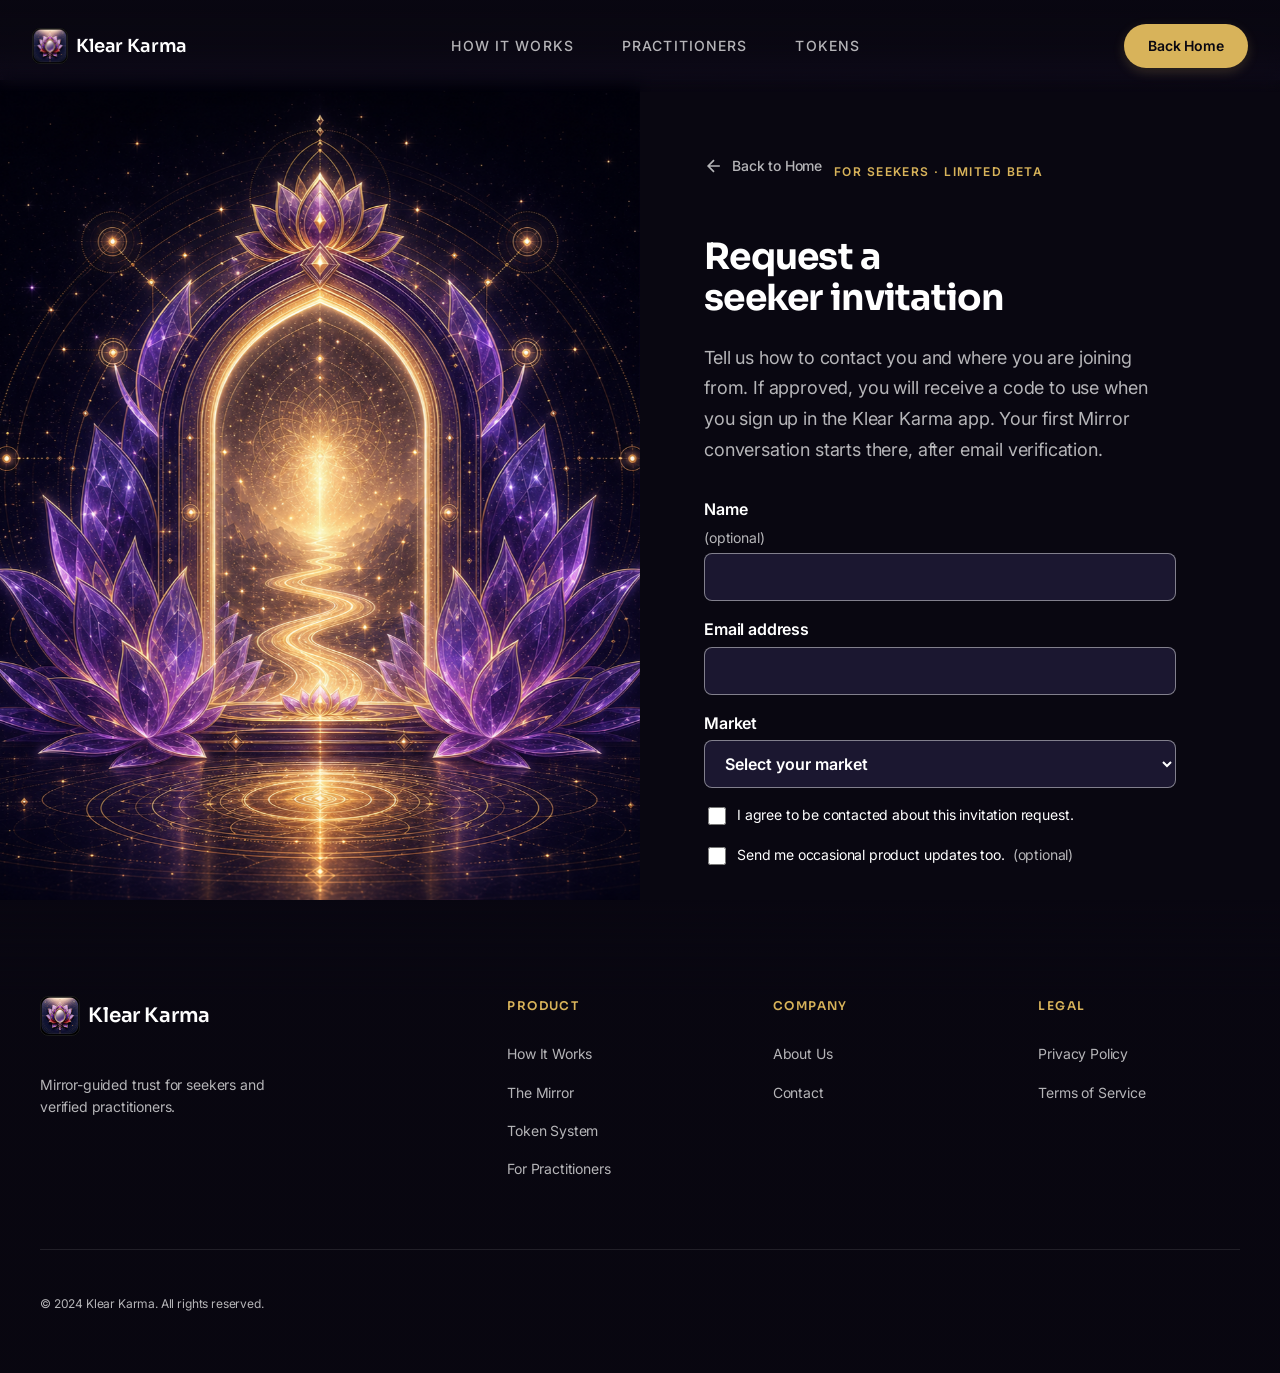
==== commit 852fb7fe: "feat: connect role-specific invitation requests on website" ====
--- a/site/begin-journey.html
+++ b/site/begin-journey.html
@@ -4,7 +4,7 @@
   <meta charset="UTF-8" />
   <meta name="viewport" content="width=device-width, initial-scale=1">
   <title>Begin Your Journey | Klear Karma</title>
-  <meta name="description" content="Create an account and receive 369 tokens—enough for your first Mirror session and to explore what Klear Karma can offer." />
+  <meta name="description" content="Request a seeker invitation for the Klear Karma beta in India or Thailand." />
   
   <link rel="preconnect" href="https://fonts.googleapis.com">
   <link rel="preconnect" href="https://fonts.gstatic.com" crossorigin>
@@ -44,10 +44,34 @@
           Back to Home
         </a>
         
-        <span class="detail__label">Get Started</span>
-        <h2 class="detail__title">Your First Reflection Is Free</h2>
+        <span class="detail__label">For Seekers · Limited Beta</span>
+        <h1 class="detail__title">Request a seeker invitation</h1>
         
-        <p class="detail__desc">Create an account and receive 369 tokens—enough for your first Mirror session and to explore what Klear Karma can offer. Share only what feels right. Skip what doesn't.</p>
+        <p class="detail__desc">Tell us how to contact you and where you are joining from. If approved, you will receive a code to use when you sign up in the Klear Karma app. Your first Mirror conversation starts there, after email verification.</p>
+        <noscript><p class="admission-form__privacy">Enable JavaScript to send an invitation request from this page.</p></noscript>
+
+        <form class="admission-form" data-admission-form="seeker" action="https://api.klearkarma.space/api/marketing/waitlist" method="post">
+          <div class="admission-form__fields">
+            <label>Name <span class="admission-form__optional">(optional)</span>
+              <input name="name" type="text" autocomplete="name" maxlength="120" />
+            </label>
+            <label>Email address
+              <input name="email" type="email" autocomplete="email" maxlength="254" required />
+            </label>
+            <label>Market
+              <select name="market" required>
+                <option value="">Select your market</option>
+                <option value="IN">India</option>
+                <option value="TH">Thailand</option>
+              </select>
+            </label>
+          </div>
+          <label class="admission-form__check"><input name="consentContact" type="checkbox" required /> I agree to be contacted about this invitation request.</label>
+          <label class="admission-form__check"><input name="consentMarketing" type="checkbox" /> Send me occasional product updates too. <span class="admission-form__optional">(optional)</span></label>
+          <p class="admission-form__privacy">We use these details to review your request. Read our <a href="privacy-policy.html">privacy policy</a>. No birth details or personal reflections belong in this form.</p>
+          <button class="detail__cta" type="submit">Request seeker invitation</button>
+          <p class="admission-form__feedback" data-admission-feedback aria-live="polite"></p>
+        </form>
         
         <div class="detail__screenshots">
           <img src="img/app/01-role-login-current-profile-start-mirror.png" alt="Get Started" class="detail__screenshot">
@@ -86,12 +110,7 @@
           </div>
         </div>
         
-        <a href="index.html" class="detail__cta">
-          Start Now—It's Free
-          <svg viewBox="0 0 24 24" fill="none" stroke="currentColor" stroke-width="2">
-            <path d="M5 12h14M12 5l7 7-7 7"/>
-          </svg>
-        </a>
+        <p class="admission-form__privacy">Already have a seeker code? Open the Klear Karma app, choose seeker, and enter your code during sign up.</p>
       </div>
     </div>
   </div>
@@ -124,7 +143,7 @@
       <div class="footer__section">
         <h4>Legal</h4>
         <div class="footer__links">
-          <a href="#" class="footer__link">Privacy Policy</a>
+          <a href="privacy-policy.html" class="footer__link">Privacy Policy</a>
           <a href="#" class="footer__link">Terms of Service</a>
         </div>
       </div>
@@ -133,5 +152,6 @@
       <p class="footer__copyright">&copy; 2024 Klear Karma. All rights reserved.</p>
     </div>
   </footer>
+  <script type="module" src="js/admissions.js"></script>
 </body>
-</html>+</html>
--- a/site/css/base.css
+++ b/site/css/base.css
@@ -122,38 +122,48 @@
   z-index: -1;
 }
 
-/* Page Loader */
-.js .loading::before,
-.js .loading::after {
-  content: '';
+/* Fog → Clarity Loading Sequence (brand storytelling) */
+.loading-canvas {
   position: fixed;
-  z-index: 1000;
-}
-
-.js .loading::before {
-  top: 0;
-  left: 0;
+  inset: 0;
   width: 100%;
   height: 100%;
-  background: var(--color-bg);
-}
-
-.js .loading::after {
-  top: 50%;
-  left: 50%;
-  width: 60px;
-  height: 60px;
-  margin: -30px 0 0 -30px;
-  border-radius: 50%;
-  opacity: 0.4;
-  background: var(--color-signal-lotus);
-  animation: loaderAnim 0.7s linear infinite alternate forwards;
-}
-
-@keyframes loaderAnim {
-  to {
-    opacity: 1;
-    transform: scale3d(0.5, 0.5, 1);
+  z-index: 1000;
+  background: #090711;
+  opacity: 1;
+  transition: opacity 1.2s cubic-bezier(0.22, 1, 0.36, 1);
+  pointer-events: none;
+}
+
+.js .loading .loading-canvas {
+  opacity: 1;
+}
+
+.loading-done .loading-canvas {
+  opacity: 0;
+  pointer-events: none;
+}
+
+/* Fallback simple loader when WebGL fails or reduced motion */
+@media (prefers-reduced-motion: reduce) {
+  .loading-canvas { display: none; }
+  
+  .js .loading::before,
+  .js .loading::after {
+    content: '';
+    position: fixed;
+    z-index: 1000;
+  }
+  .js .loading::before {
+    top: 0; left: 0; width: 100%; height: 100%; background: var(--color-bg);
+  }
+  .js .loading::after {
+    top: 50%; left: 50%; width: 60px; height: 60px; margin: -30px 0 0 -30px;
+    border-radius: 50%; opacity: 0.4; background: var(--color-signal-lotus);
+    animation: loaderAnim 0.7s linear infinite alternate forwards;
+  }
+  @keyframes loaderAnim {
+    to { opacity: 1; transform: scale3d(0.5, 0.5, 1); }
   }
 }
 
@@ -1273,6 +1283,116 @@
   }
 }
 
+/* Invitation requests are separate from account signup and Mirror intake. */
+html:not(.js) .admission-form {
+  display: none;
+}
+
+.admission-paths {
+  display: flex;
+  justify-content: center;
+  align-items: center;
+  flex-wrap: wrap;
+  gap: var(--space-md);
+}
+
+.admission-form {
+  display: grid;
+  gap: var(--space-md);
+  max-width: 560px;
+  margin: var(--space-xl) auto;
+  text-align: left;
+}
+
+.admission-form__intro {
+  max-width: 620px;
+  margin: 0 auto;
+}
+
+.admission-form__intro h2 {
+  font-family: var(--font-display);
+  font-size: clamp(1.5rem, 3vw, 2.25rem);
+}
+
+.admission-form__fields {
+  display: grid;
+  gap: var(--space-md);
+}
+
+.admission-form__fields label {
+  display: grid;
+  gap: var(--space-xs);
+  font-weight: 600;
+}
+
+.admission-form__fields input,
+.admission-form__fields select {
+  width: 100%;
+  min-height: 48px;
+  padding: var(--space-sm) var(--space-md);
+  border: 1px solid rgba(255, 255, 255, 0.45);
+  border-radius: var(--radius-sm);
+  background: #1b1730;
+  color: #fff;
+  font: inherit;
+}
+
+.admission-form__fields input:focus-visible,
+.admission-form__fields select:focus-visible,
+.admission-form__check input:focus-visible,
+.admission-form button:focus-visible {
+  outline: 3px solid var(--color-quiet-gold);
+  outline-offset: 3px;
+}
+
+.admission-form__optional,
+.admission-form__privacy {
+  color: var(--color-text-muted);
+  font-size: var(--text-sm);
+  font-weight: 400;
+}
+
+.admission-form__check {
+  display: flex;
+  align-items: start;
+  gap: var(--space-sm);
+  font-size: var(--text-sm);
+}
+
+.admission-form__check input {
+  width: 18px;
+  height: 18px;
+  flex: 0 0 auto;
+  accent-color: var(--color-quiet-gold);
+}
+
+.admission-form__privacy a {
+  color: var(--color-link);
+  text-decoration: underline;
+}
+
+.admission-form button {
+  width: fit-content;
+  border: 0;
+  font-family: var(--font-display);
+  cursor: pointer;
+}
+
+.admission-form button:disabled {
+  opacity: 0.6;
+  cursor: wait;
+}
+
+.admission-form__feedback {
+  min-height: 2em;
+  margin: 0;
+  font-weight: 600;
+}
+
+.admission-form__feedback[role="alert"] {
+  color: #ffc9c9;
+}
+
 @media screen and (max-width: 480px) {
   .slides {
     grid-template-columns: 1fr;
@@ -1606,6 +1726,133 @@
   padding: var(--space-3xl) var(--space-xl);
 }
 
+/* Privacy Policy */
+.policy__hero .page__hero-bg {
+  filter: brightness(0.32) saturate(1.15);
+}
+
+.policy {
+  max-width: 1080px;
+  margin: 0 auto;
+  padding: var(--space-4xl) var(--space-xl);
+}
+
+.policy__intro,
+.policy__content {
+  max-width: 860px;
+  margin: 0 auto;
+}
+
+.policy__intro {
+  padding: var(--space-xl);
+  background: rgba(34, 18, 69, 0.4);
+  border: 1px solid rgba(139, 92, 246, 0.22);
+  border-radius: var(--radius-xl);
+}
+
+.policy__intro p {
+  margin: 0 0 var(--space-md);
+  color: var(--color-text-muted);
+  font-size: var(--text-base);
+  line-height: 1.7;
+}
+
+.policy__intro p:last-child {
+  margin-bottom: 0;
+}
+
+.policy__meta {
+  font-family: var(--font-mono);
+  font-size: var(--text-sm) !important;
+  color: var(--color-quiet-gold) !important;
+  text-transform: uppercase;
+  letter-spacing: 0.08em;
+}
+
+.policy__summary {
+  display: grid;
+  grid-template-columns: repeat(3, 1fr);
+  gap: var(--space-lg);
+  margin: var(--space-2xl) 0;
+}
+
+.policy__summary-card {
+  padding: var(--space-lg);
+  background: rgba(9, 7, 17, 0.62);
+  border: 1px solid rgba(216, 179, 90, 0.2);
+  border-radius: var(--radius-lg);
+}
+
+.policy__summary-card span {
+  display: inline-block;
+  margin-bottom: var(--space-md);
+  font-family: var(--font-mono);
+  font-size: var(--text-sm);
+  color: var(--color-quiet-gold);
+}
+
+.policy__summary-card h2 {
+  margin: 0 0 var(--space-sm);
+  font-family: var(--font-display);
+  font-size: var(--text-lg);
+  color: var(--color-text);
+}
+
+.policy__summary-card p {
+  margin: 0;
+  color: var(--color-text-muted);
+  font-size: var(--text-sm);
+  line-height: 1.6;
+}
+
+.policy__content {
+  display: grid;
+  gap: var(--space-xl);
+}
+
+.policy__section {
+  padding: var(--space-xl);
+  background: rgba(34, 18, 69, 0.28);
+  border: 1px solid rgba(139, 92, 246, 0.16);
+  border-radius: var(--radius-xl);
+}
+
+.policy__section h2 {
+  margin: 0 0 var(--space-md);
+  font-family: var(--font-display);
+  font-size: var(--text-xl);
+  color: var(--color-text);
+}
+
+.policy__section p,
+.policy__section li {
+  color: var(--color-text-muted);
+  font-size: var(--text-base);
+  line-height: 1.7;
+}
+
+.policy__section p {
+  margin: 0 0 var(--space-md);
+}
+
+.policy__section p:last-child {
+  margin-bottom: 0;
+}
+
+.policy__section ul {
+  margin: 0;
+  padding-left: var(--space-xl);
+}
+
+.policy__section li + li {
+  margin-top: var(--space-sm);
+}
+
+.policy__section strong {
+  color: var(--color-text);
+  font-weight: 600;
+}
+
 /* Responsive */
 @media screen and (max-width: 900px) {
   .page__step {
@@ -1619,6 +1866,10 @@
   .page__features {
     grid-template-columns: 1fr;
   }
+
+  .policy__summary {
+    grid-template-columns: 1fr;
+  }
 }
 
 @media screen and (max-width: 768px) {
@@ -1634,6 +1885,15 @@
   
   .page__step-num {
     margin: 0 auto;
+  }
+
+  .policy {
+    padding: var(--space-2xl) var(--space-md);
+  }
+
+  .policy__intro,
+  .policy__section {
+    padding: var(--space-lg);
   }
 }
 
